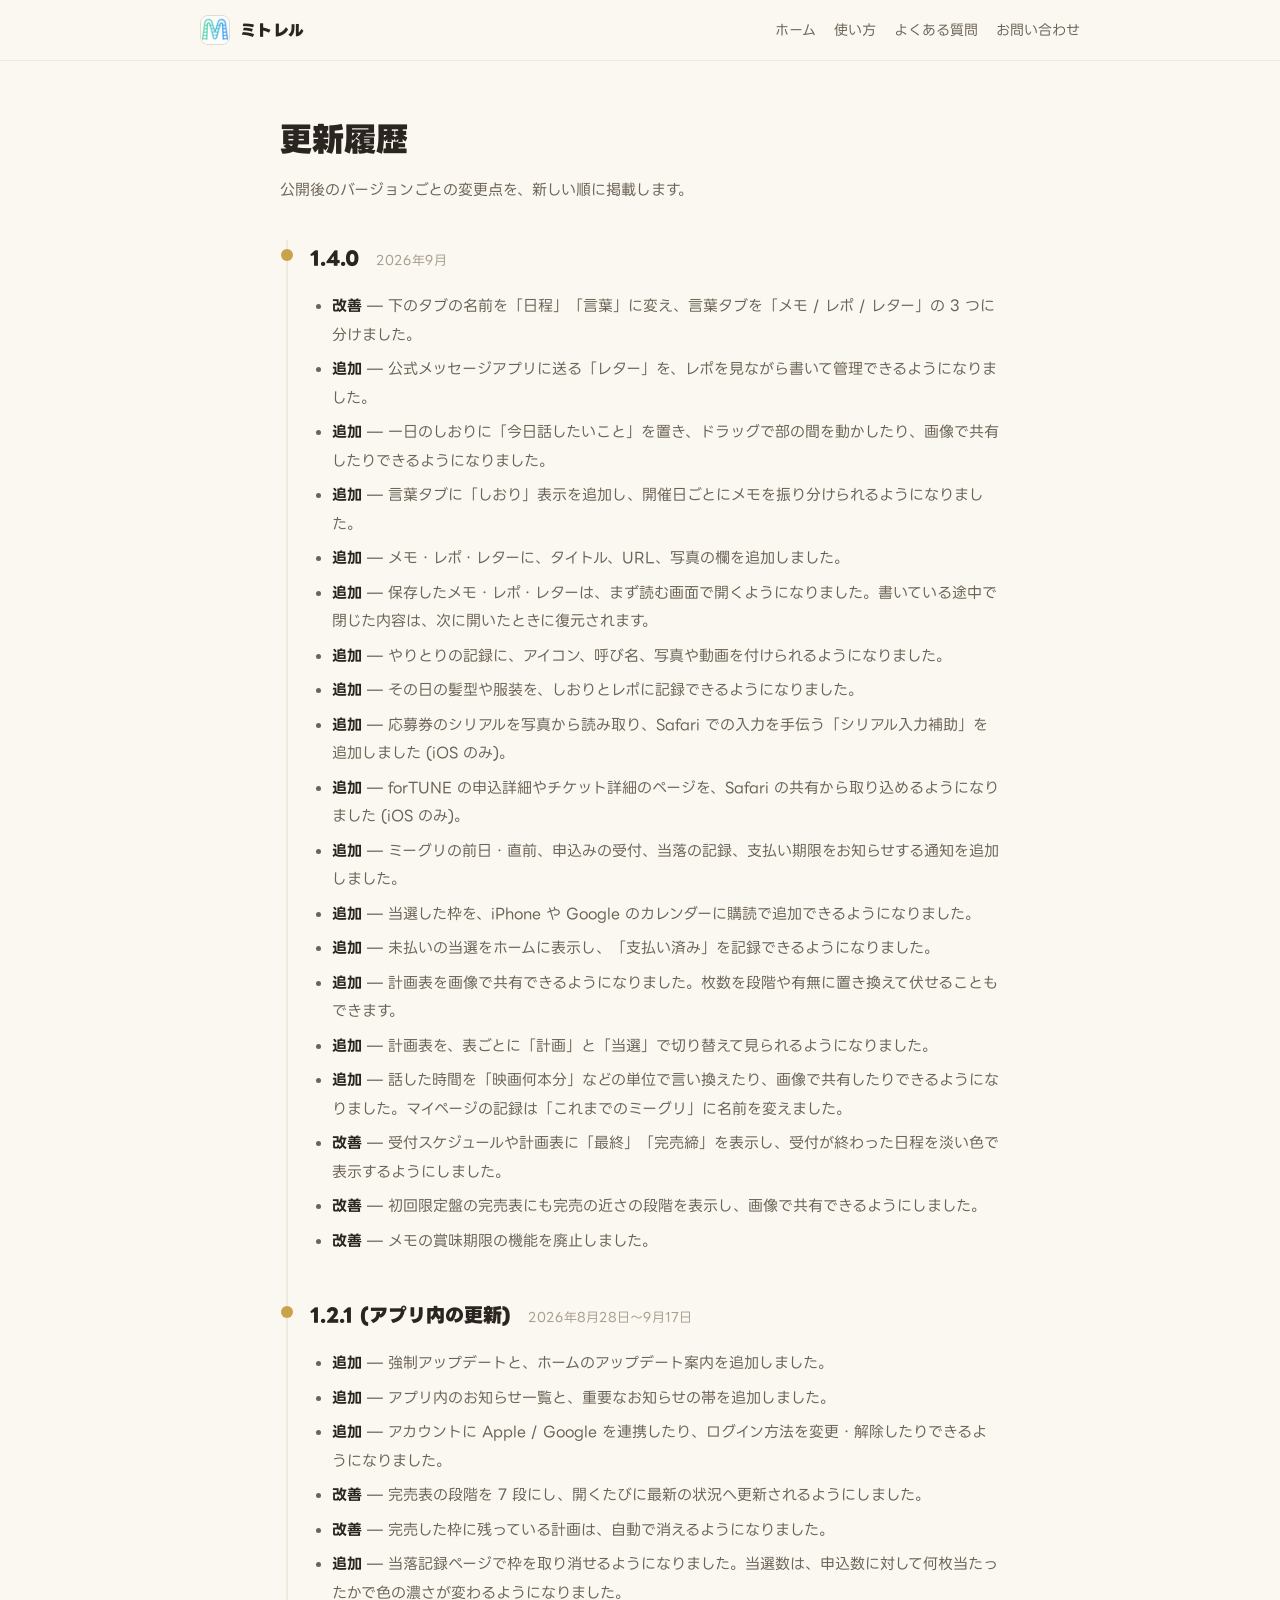
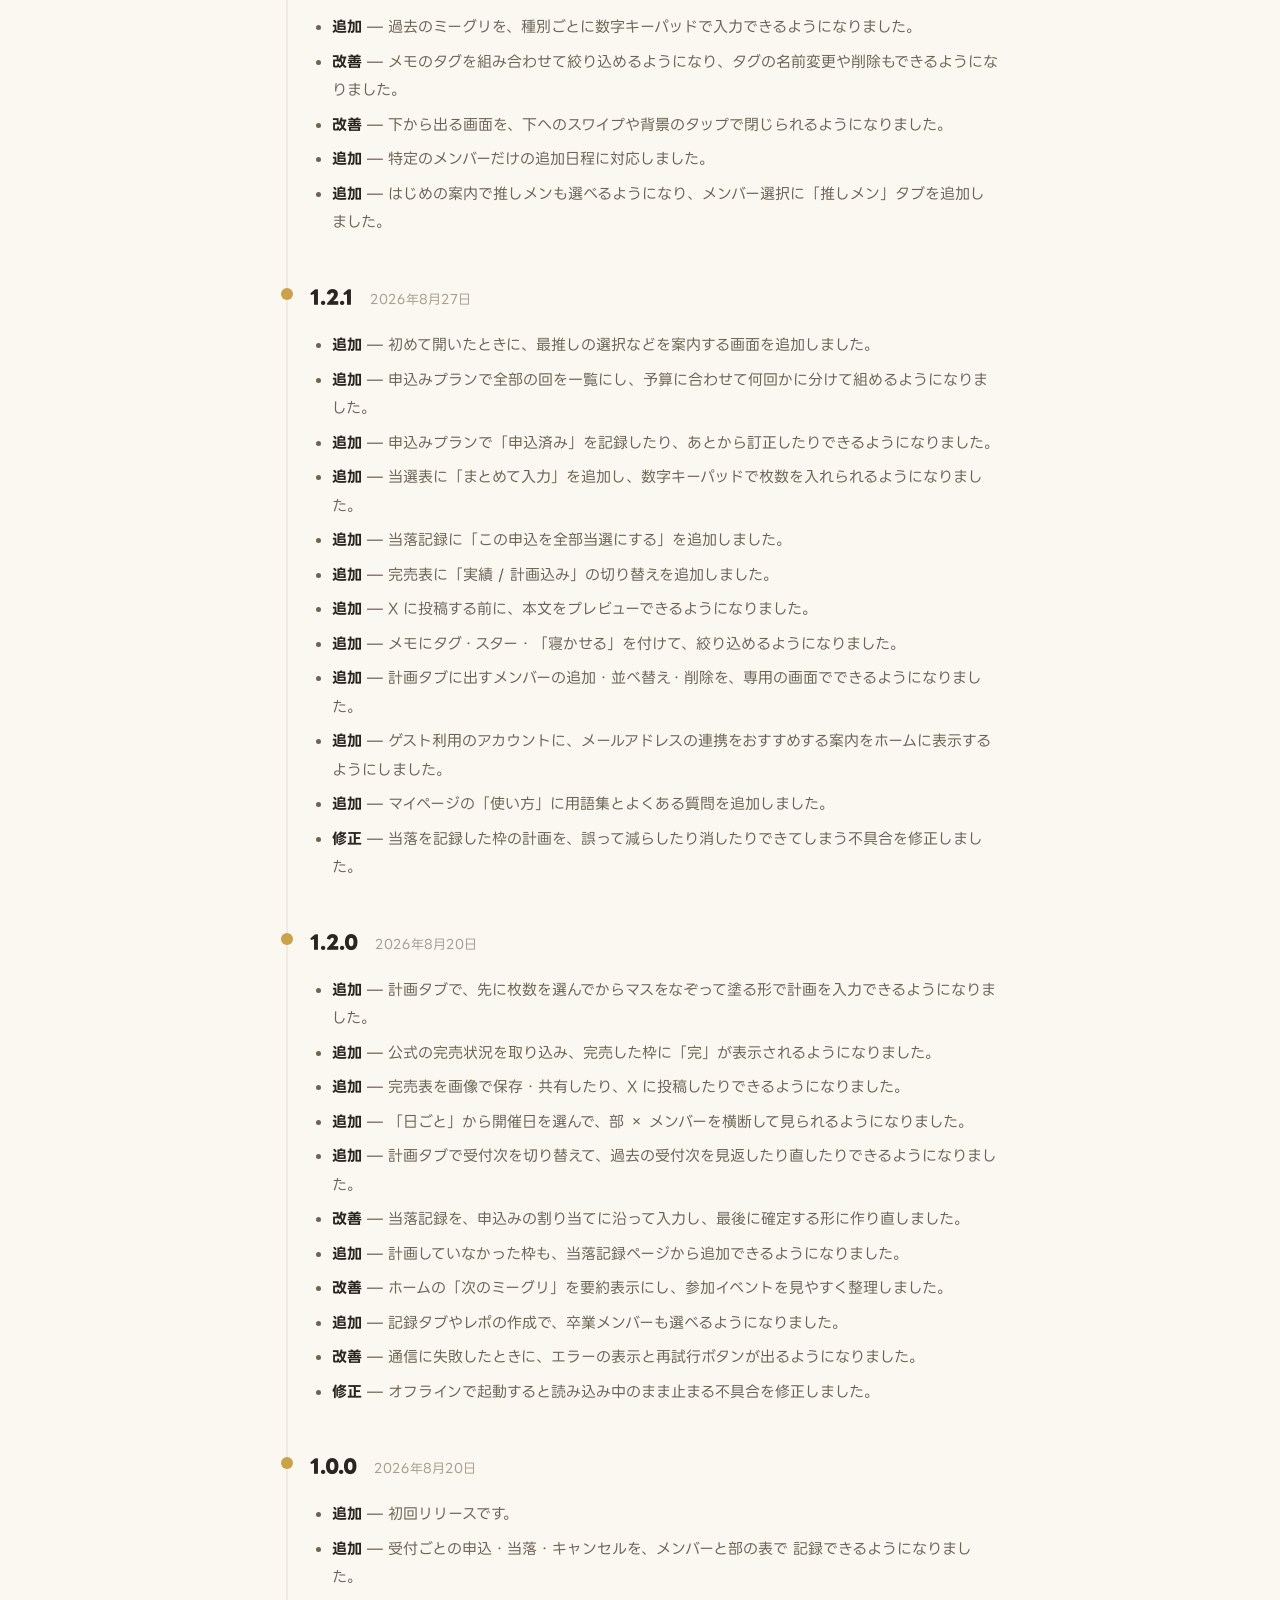
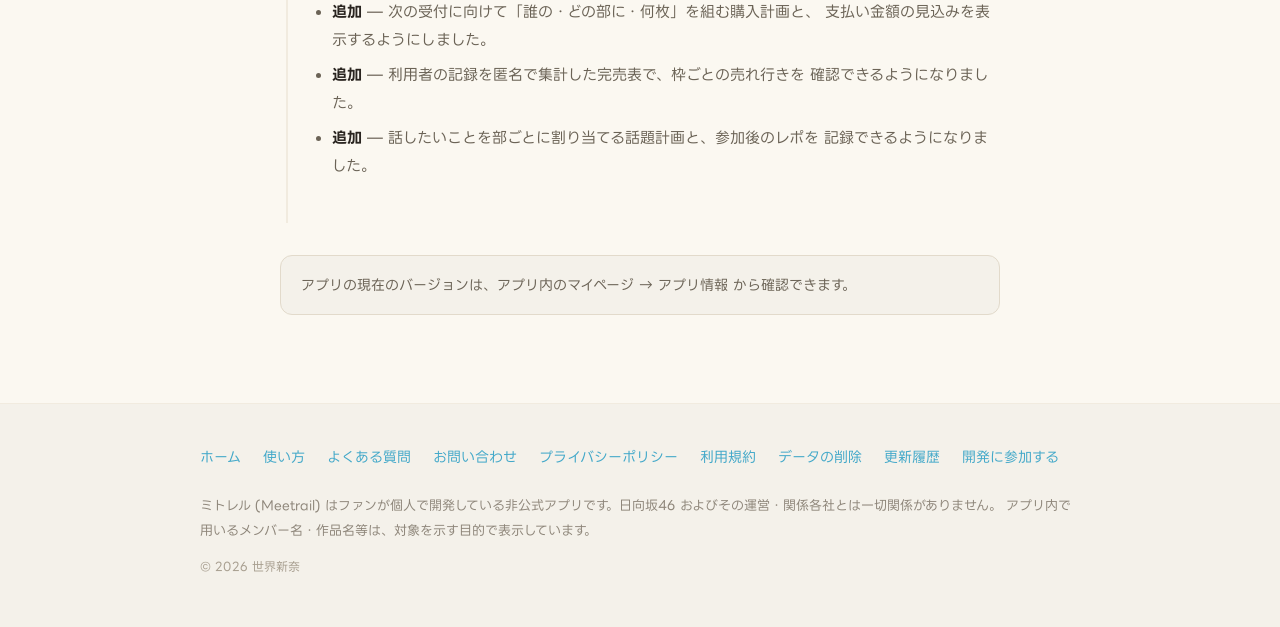
==== changelog.html @ 0fb55ed3 ":fish: 古い CSS がキャッシュに残ってもストアバッジが原寸で出ないようにする style.css に版を付けて全ページで読み直させ、バッジの img にも幅と高さを持たせる  Co-Auth" ====
<!doctype html>
<html lang="ja">
  <head>
    <meta charset="UTF-8" />
    <meta name="viewport" content="width=device-width, initial-scale=1.0" />
    <title>更新履歴｜ミトレル (Meetrail)</title>
    <meta name="description" content="ミトレル (Meetrail) のバージョンごとの更新履歴。" />
    <link rel="icon" href="assets/favicon.png" />
    <link rel="preconnect" href="https://fonts.googleapis.com" />
    <link rel="preconnect" href="https://fonts.gstatic.com" crossorigin />
    <link
      href="https://fonts.googleapis.com/css2?family=LINE+Seed+JP:wght@400;700;800&display=swap"
      rel="stylesheet"
    />
    <link rel="stylesheet" href="assets/style.css?v=2" />
  </head>
  <body>
    <header class="site-header">
      <div class="wrap site-header__inner">
        <a class="site-header__brand" href="index.html">
          <img src="assets/icon.png" alt="" />
          <span>ミトレル</span>
        </a>
        <nav class="site-nav">
          <a href="index.html">ホーム</a>
          <a href="guide.html">使い方</a>
          <a href="faq.html">よくある質問</a>
          <a href="support.html">お問い合わせ</a>
        </nav>
      </div>
    </header>

    <main class="doc">
      <div class="wrap wrap--narrow">
        <h1 class="doc__title">更新履歴</h1>
        <p class="doc__meta">公開後のバージョンごとの変更点を、新しい順に掲載します。</p>

        <!--
          ▼ リリースごとに、この <div class="release"> ブロックを一番上に足していく。
             日付は公開日 (App Store で配信が開始された日) を書く。
             書き方の目安:
               - 利用者から見て何が変わったかを書く (内部リファクタは書かない)
               - 「追加」「改善」「修正」のいずれかに分ける
               - 1 行 1 変更、体言止めにしない

          <div class="release">
            <h2 class="release__version" style="border: none; padding: 0; margin: 0">
              1.1.0 <span class="release__date">2026年X月X日</span>
            </h2>
            <ul>
              <li><strong>追加</strong> — ○○できるようになりました。</li>
              <li><strong>改善</strong> — ○○の表示を見やすくしました。</li>
              <li><strong>修正</strong> — ○○が正しく反映されない問題を直しました。</li>
            </ul>
          </div>
        -->

        <!-- 公開日が決まったら「2026年9月」を配信開始日に差し替える -->
        <div class="release">
          <h2 class="release__version" style="border: none; padding: 0; margin: 0">
            1.4.0 <span class="release__date">2026年9月</span>
          </h2>
          <ul>
            <li><strong>改善</strong> — 下のタブの名前を「日程」「言葉」に変え、言葉タブを「メモ / レポ / レター」の 3 つに分けました。</li>
            <li><strong>追加</strong> — 公式メッセージアプリに送る「レター」を、レポを見ながら書いて管理できるようになりました。</li>
            <li><strong>追加</strong> — 一日のしおりに「今日話したいこと」を置き、ドラッグで部の間を動かしたり、画像で共有したりできるようになりました。</li>
            <li><strong>追加</strong> — 言葉タブに「しおり」表示を追加し、開催日ごとにメモを振り分けられるようになりました。</li>
            <li><strong>追加</strong> — メモ・レポ・レターに、タイトル、URL、写真の欄を追加しました。</li>
            <li><strong>追加</strong> — 保存したメモ・レポ・レターは、まず読む画面で開くようになりました。書いている途中で閉じた内容は、次に開いたときに復元されます。</li>
            <li><strong>追加</strong> — やりとりの記録に、アイコン、呼び名、写真や動画を付けられるようになりました。</li>
            <li><strong>追加</strong> — その日の髪型や服装を、しおりとレポに記録できるようになりました。</li>
            <li><strong>追加</strong> — 応募券のシリアルを写真から読み取り、Safari での入力を手伝う「シリアル入力補助」を追加しました (iOS のみ)。</li>
            <li><strong>追加</strong> — forTUNE の申込詳細やチケット詳細のページを、Safari の共有から取り込めるようになりました (iOS のみ)。</li>
            <li><strong>追加</strong> — ミーグリの前日・直前、申込みの受付、当落の記録、支払い期限をお知らせする通知を追加しました。</li>
            <li><strong>追加</strong> — 当選した枠を、iPhone や Google のカレンダーに購読で追加できるようになりました。</li>
            <li><strong>追加</strong> — 未払いの当選をホームに表示し、「支払い済み」を記録できるようになりました。</li>
            <li><strong>追加</strong> — 計画表を画像で共有できるようになりました。枚数を段階や有無に置き換えて伏せることもできます。</li>
            <li><strong>追加</strong> — 計画表を、表ごとに「計画」と「当選」で切り替えて見られるようになりました。</li>
            <li><strong>追加</strong> — 話した時間を「映画何本分」などの単位で言い換えたり、画像で共有したりできるようになりました。マイページの記録は「これまでのミーグリ」に名前を変えました。</li>
            <li><strong>改善</strong> — 受付スケジュールや計画表に「最終」「完売締」を表示し、受付が終わった日程を淡い色で表示するようにしました。</li>
            <li><strong>改善</strong> — 初回限定盤の完売表にも完売の近さの段階を表示し、画像で共有できるようにしました。</li>
            <li><strong>改善</strong> — メモの賞味期限の機能を廃止しました。</li>
          </ul>
        </div>

        <!-- 1.2.1 のまま、アプリの再起動で届いた更新 (OTA)。1.4.0 にも含まれる -->
        <div class="release">
          <h2 class="release__version" style="border: none; padding: 0; margin: 0">
            1.2.1 (アプリ内の更新) <span class="release__date">2026年8月28日〜9月17日</span>
          </h2>
          <ul>
            <li><strong>追加</strong> — 強制アップデートと、ホームのアップデート案内を追加しました。</li>
            <li><strong>追加</strong> — アプリ内のお知らせ一覧と、重要なお知らせの帯を追加しました。</li>
            <li><strong>追加</strong> — アカウントに Apple / Google を連携したり、ログイン方法を変更・解除したりできるようになりました。</li>
            <li><strong>改善</strong> — 完売表の段階を 7 段にし、開くたびに最新の状況へ更新されるようにしました。</li>
            <li><strong>改善</strong> — 完売した枠に残っている計画は、自動で消えるようになりました。</li>
            <li><strong>追加</strong> — 当落記録ページで枠を取り消せるようになりました。当選数は、申込数に対して何枚当たったかで色の濃さが変わるようになりました。</li>
            <li><strong>追加</strong> — 過去のミーグリを、種別ごとに数字キーパッドで入力できるようになりました。</li>
            <li><strong>改善</strong> — メモのタグを組み合わせて絞り込めるようになり、タグの名前変更や削除もできるようになりました。</li>
            <li><strong>改善</strong> — 下から出る画面を、下へのスワイプや背景のタップで閉じられるようになりました。</li>
            <li><strong>追加</strong> — 特定のメンバーだけの追加日程に対応しました。</li>
            <li><strong>追加</strong> — はじめの案内で推しメンも選べるようになり、メンバー選択に「推しメン」タブを追加しました。</li>
          </ul>
        </div>

        <!-- 日付はリリースタグの日。App Store の配信開始日と違えば直す -->
        <div class="release">
          <h2 class="release__version" style="border: none; padding: 0; margin: 0">
            1.2.1 <span class="release__date">2026年8月27日</span>
          </h2>
          <ul>
            <li><strong>追加</strong> — 初めて開いたときに、最推しの選択などを案内する画面を追加しました。</li>
            <li><strong>追加</strong> — 申込みプランで全部の回を一覧にし、予算に合わせて何回かに分けて組めるようになりました。</li>
            <li><strong>追加</strong> — 申込みプランで「申込済み」を記録したり、あとから訂正したりできるようになりました。</li>
            <li><strong>追加</strong> — 当選表に「まとめて入力」を追加し、数字キーパッドで枚数を入れられるようになりました。</li>
            <li><strong>追加</strong> — 当落記録に「この申込を全部当選にする」を追加しました。</li>
            <li><strong>追加</strong> — 完売表に「実績 / 計画込み」の切り替えを追加しました。</li>
            <li><strong>追加</strong> — X に投稿する前に、本文をプレビューできるようになりました。</li>
            <li><strong>追加</strong> — メモにタグ・スター・「寝かせる」を付けて、絞り込めるようになりました。</li>
            <li><strong>追加</strong> — 計画タブに出すメンバーの追加・並べ替え・削除を、専用の画面でできるようになりました。</li>
            <li><strong>追加</strong> — ゲスト利用のアカウントに、メールアドレスの連携をおすすめする案内をホームに表示するようにしました。</li>
            <li><strong>追加</strong> — マイページの「使い方」に用語集とよくある質問を追加しました。</li>
            <li><strong>修正</strong> — 当落を記録した枠の計画を、誤って減らしたり消したりできてしまう不具合を修正しました。</li>
          </ul>
        </div>

        <!-- 日付はリリースタグの日。App Store の配信開始日と違えば直す -->
        <div class="release">
          <h2 class="release__version" style="border: none; padding: 0; margin: 0">
            1.2.0 <span class="release__date">2026年8月20日</span>
          </h2>
          <ul>
            <li><strong>追加</strong> — 計画タブで、先に枚数を選んでからマスをなぞって塗る形で計画を入力できるようになりました。</li>
            <li><strong>追加</strong> — 公式の完売状況を取り込み、完売した枠に「完」が表示されるようになりました。</li>
            <li><strong>追加</strong> — 完売表を画像で保存・共有したり、X に投稿したりできるようになりました。</li>
            <li><strong>追加</strong> — 「日ごと」から開催日を選んで、部 × メンバーを横断して見られるようになりました。</li>
            <li><strong>追加</strong> — 計画タブで受付次を切り替えて、過去の受付次を見返したり直したりできるようになりました。</li>
            <li><strong>改善</strong> — 当落記録を、申込みの割り当てに沿って入力し、最後に確定する形に作り直しました。</li>
            <li><strong>追加</strong> — 計画していなかった枠も、当落記録ページから追加できるようになりました。</li>
            <li><strong>改善</strong> — ホームの「次のミーグリ」を要約表示にし、参加イベントを見やすく整理しました。</li>
            <li><strong>追加</strong> — 記録タブやレポの作成で、卒業メンバーも選べるようになりました。</li>
            <li><strong>改善</strong> — 通信に失敗したときに、エラーの表示と再試行ボタンが出るようになりました。</li>
            <li><strong>修正</strong> — オフラインで起動すると読み込み中のまま止まる不具合を修正しました。</li>
          </ul>
        </div>

        <div class="release">
          <h2 class="release__version" style="border: none; padding: 0; margin: 0">
            1.0.0 <span class="release__date">2026年8月20日</span>
          </h2>
          <ul>
            <li><strong>追加</strong> — 初回リリースです。</li>
            <li>
              <strong>追加</strong> — 受付ごとの申込・当落・キャンセルを、メンバーと部の表で
              記録できるようになりました。
            </li>
            <li>
              <strong>追加</strong> — 次の受付に向けて「誰の・どの部に・何枚」を組む購入計画と、
              支払い金額の見込みを表示するようにしました。
            </li>
            <li>
              <strong>追加</strong> — 利用者の記録を匿名で集計した完売表で、枠ごとの売れ行きを
              確認できるようになりました。
            </li>
            <li>
              <strong>追加</strong> — 話したいことを部ごとに割り当てる話題計画と、参加後のレポを
              記録できるようになりました。
            </li>
          </ul>
        </div>

        <div class="note" style="margin-top: 32px">
          アプリの現在のバージョンは、アプリ内のマイページ → アプリ情報 から確認できます。
        </div>
      </div>
    </main>

    <footer class="site-footer">
      <div class="wrap">
        <nav class="site-footer__nav">
          <a href="index.html">ホーム</a>
          <a href="guide.html">使い方</a>
          <a href="faq.html">よくある質問</a>
          <a href="support.html">お問い合わせ</a>
          <a href="privacy.html">プライバシーポリシー</a>
          <a href="terms.html">利用規約</a>
          <a href="delete-account.html">データの削除</a>
          <a href="changelog.html">更新履歴</a>
          <a href="https://github.com/sekai-nina/meetrail">開発に参加する</a>
        </nav>
        <p class="site-footer__disclaimer">
          ミトレル (Meetrail) はファンが個人で開発している非公式アプリです。日向坂46
          およびその運営・関係各社とは一切関係がありません。
          アプリ内で用いるメンバー名・作品名等は、対象を示す目的で表示しています。
        </p>
        <p class="site-footer__copy">© 2026 世界新奈</p>
      </div>
    </footer>
  </body>
</html>
---- assets/style.css ----
/* =========================================================================
   ミトレル (Meetrail) サイト共通スタイル

   色トークンはアプリの「確定トーン」パレットをそのまま移植している。
   出典: meet-greet-app の tailwind.config.js / lib/theme-colors.ts
   → 色を変えるときは アプリ側と 2 箇所同時に直すこと (ブランドの二重管理)。
   ========================================================================= */

:root {
  /* 面 / Surfaces (暖色) */
  --bg: #fbf8f1; /* 紙 paper */
  --surface: #f4f1ea; /* 沈み面 */
  --card: #ffffff; /* 浮かせる面 */
  --chip: #efe9dc; /* チップ地 */

  /* 文字 / Ink (茶系グレー) */
  --ink: #2a2520;
  --ink-muted: #6b6356;
  --ink-tertiary: #8e867a;
  --ink-faint: #a89f90;

  /* ブランド */
  --primary: #5bbee5; /* 空色 */
  --primary-hover: #3fa8d1;
  --primary-soft: #d9eff8;
  --gold: #c9a24b; /* 計画金 */
  --gold-soft: #f3e9cf;
  --accent: #ffe100; /* ペンライト黄 */
  --link: #42a8c9;

  /* セマンティック */
  --success: #2eaa5c;
  --warning: #c97a2e;
  --warning-soft: #fbefe0;

  /* 罫線 */
  --border: #e2dacb;
  --border-strong: #d6cbb3;
  --divider: #f1ebdf;

  /* レイアウト */
  --wrap: 880px;
  --radius-sm: 8px;
  --radius-md: 12px;
  --radius-lg: 16px;
  --radius-xl: 24px;
}

*,
*::before,
*::after {
  box-sizing: border-box;
}

html {
  scroll-behavior: smooth;
}

body {
  margin: 0;
  background: var(--bg);
  color: var(--ink);
  font-family: 'LINE Seed JP', -apple-system, BlinkMacSystemFont, 'Hiragino Sans', 'Noto Sans JP',
    sans-serif;
  font-weight: 400;
  line-height: 1.9;
  font-size: 16px;
  -webkit-font-smoothing: antialiased;
  text-size-adjust: 100%;
}

img {
  display: block;
  max-width: 100%;
}

a {
  color: var(--link);
  text-decoration: none;
}

a:hover {
  text-decoration: underline;
}

.wrap {
  width: min(var(--wrap), calc(100% - 40px));
  margin-inline: auto;
}

.wrap--narrow {
  width: min(720px, calc(100% - 40px));
}

/* ---------------- ヘッダー ---------------- */

.site-header {
  position: sticky;
  top: 0;
  z-index: 10;
  background: rgba(251, 248, 241, 0.92);
  backdrop-filter: blur(8px);
  border-bottom: 1px solid var(--divider);
}

.site-header__inner {
  display: flex;
  align-items: center;
  gap: 16px;
  min-height: 60px;
  flex-wrap: wrap;
}

.site-header__brand {
  display: flex;
  align-items: center;
  gap: 10px;
  color: var(--ink);
  font-weight: 800;
  letter-spacing: 0.02em;
}

.site-header__brand:hover {
  text-decoration: none;
}

.site-header__brand img {
  width: 30px;
  height: 30px;
  border-radius: 8px;
  border: 1px solid var(--border);
}

.site-nav {
  display: flex;
  gap: 18px;
  margin-left: auto;
  flex-wrap: wrap;
  font-size: 14px;
}

.site-nav a {
  color: var(--ink-muted);
}

.site-nav a:hover,
.site-nav a[aria-current='page'] {
  color: var(--ink);
  text-decoration: none;
}

.site-nav a[aria-current='page'] {
  font-weight: 700;
  border-bottom: 2px solid var(--gold);
}

/* ---------------- ヒーロー ---------------- */

.hero {
  padding: 72px 0 56px;
  text-align: center;
}

.hero__icon {
  width: 92px;
  height: 92px;
  margin: 0 auto 22px;
  border-radius: 22px;
  border: 1px solid var(--border);
  box-shadow: 0 6px 20px rgba(42, 37, 32, 0.08);
}

.hero__title {
  margin: 0 0 6px;
  font-size: clamp(30px, 6vw, 42px);
  font-weight: 800;
  letter-spacing: 0.04em;
  line-height: 1.35;
}

.hero__tagline {
  margin: 0 auto 18px;
  max-width: 20em;
  font-size: clamp(17px, 3.4vw, 21px);
  font-weight: 700;
  color: var(--gold);
  line-height: 1.7;
}

.hero__lead {
  margin: 0 auto;
  max-width: 30em;
  color: var(--ink-muted);
  font-size: 15px;
}

.hero__actions {
  display: flex;
  gap: 12px;
  justify-content: center;
  flex-wrap: wrap;
  margin-top: 30px;
}

/* ---------------- ボタン ---------------- */

.btn {
  display: inline-flex;
  align-items: center;
  justify-content: center;
  min-height: 48px;
  padding: 0 26px;
  border-radius: 999px;
  font-size: 15px;
  font-weight: 700;
  border: 1px solid transparent;
  cursor: pointer;
}

.btn:hover {
  text-decoration: none;
}

.btn--primary {
  background: var(--primary);
  color: #fff;
}

.btn--primary:hover {
  background: var(--primary-hover);
}

.btn--outline {
  background: transparent;
  border-color: var(--primary);
  color: var(--primary-hover);
}

.btn--outline:hover {
  background: var(--primary-soft);
}

/* 未リリース用の非活性 CTA。
   ストア公開時は <span class="btn btn--disabled"> を
   <a class="btn btn--primary" href="ストアURL"> に差し替える。 */
.btn--disabled {
  background: var(--surface);
  color: var(--ink-faint);
  border-color: var(--border);
  cursor: default;
}

/* ---------------- バッジ ---------------- */

.badge {
  display: inline-block;
  padding: 4px 12px;
  border-radius: 999px;
  font-size: 12px;
  font-weight: 700;
  line-height: 1.7;
}

.badge--unofficial {
  background: var(--warning-soft);
  color: var(--warning);
}

.badge--soon {
  background: var(--gold-soft);
  color: var(--gold);
}

/* ---------------- セクション ---------------- */

.section {
  padding: 56px 0;
  border-top: 1px solid var(--divider);
}

.section__title {
  margin: 0 0 8px;
  font-size: clamp(20px, 4vw, 26px);
  font-weight: 800;
  letter-spacing: 0.02em;
}

.section__lead {
  margin: 0 0 32px;
  color: var(--ink-muted);
  font-size: 15px;
}

/* ---------------- ユースケース (「〇〇したいとき」) ---------------- */

.usecases {
  display: grid;
  gap: 18px;
  grid-template-columns: repeat(auto-fit, minmax(300px, 1fr));
}

.usecase {
  background: var(--card);
  border: 1px solid var(--border);
  border-radius: var(--radius-lg);
  padding: 22px 24px;
  box-shadow: 0 2px 8px rgba(42, 37, 32, 0.04);
}

.usecase__when {
  margin: 0 0 10px;
  font-size: 16px;
  font-weight: 800;
  line-height: 1.6;
  color: var(--ink);
}

.usecase__when::before {
  content: '';
  display: block;
  width: 34px;
  height: 3px;
  border-radius: 2px;
  background: var(--gold);
  margin-bottom: 12px;
}

.usecase__body {
  margin: 0;
  font-size: 14px;
  color: var(--ink-muted);
}

.usecase__feature {
  display: inline-block;
  margin-top: 14px;
  padding: 3px 10px;
  border-radius: var(--radius-sm);
  background: var(--chip);
  color: var(--ink-tertiary);
  font-size: 12px;
  font-weight: 700;
}

/* ---------------- スクリーンショット枠 ---------------- */

.shots {
  display: grid;
  gap: 20px;
  /* 6 枠を 3 列 x 2 段に並べる。wrap 幅 880px で 4 列にならない最小幅
     (4 列には 220 x 4 + 20 x 3 = 940px 要る)。スマホ幅 (343px) では 2 列 x 3 段 */
  grid-template-columns: repeat(auto-fit, minmax(150px, 220px));
  justify-content: center;
}

.shot {
  /* <figure> の既定の左右 40px を消す (残すと枠が列幅の半分ほどに縮む) */
  margin: 0;
  text-align: center;
}

/* 実画像を入れるときは <div class="shot__frame"> の中身を
   <img src="assets/shots/xxx.png" alt="..."> に差し替える。
   枠 (aspect-ratio 9/19.5) は iPhone の縦横比に合わせてある。 */
.shot__frame {
  aspect-ratio: 9 / 19.5;
  border: 1px solid var(--border-strong);
  border-radius: var(--radius-xl);
  background: var(--surface);
  display: flex;
  align-items: center;
  justify-content: center;
  color: var(--ink-faint);
  font-size: 12px;
  overflow: hidden;
}

.shot__frame img {
  width: 100%;
  height: 100%;
  object-fit: cover;
}

.shot__caption {
  margin: 12px 0 0;
  font-size: 13px;
  color: var(--ink-muted);
}

/* ---------------- 汎用カード / リスト ---------------- */

.card {
  background: var(--card);
  border: 1px solid var(--border);
  border-radius: var(--radius-lg);
  padding: 22px 24px;
}

.card + .card {
  margin-top: 16px;
}

.note {
  background: var(--surface);
  border: 1px solid var(--border);
  border-radius: var(--radius-md);
  padding: 16px 20px;
  font-size: 14px;
  color: var(--ink-muted);
}

.note--warning {
  background: var(--warning-soft);
  border-color: #eddcc4;
  color: #8a5a24;
}

.feature-list {
  display: grid;
  gap: 14px;
  /* 4 項目を 2 × 2 に収める (3 + 1 の欠けた行を作らない) */
  grid-template-columns: repeat(auto-fit, minmax(340px, 1fr));
  list-style: none;
  padding: 0;
  margin: 0;
}

.feature-list li {
  background: var(--card);
  border: 1px solid var(--border);
  border-radius: var(--radius-md);
  padding: 16px 18px;
  font-size: 14px;
  color: var(--ink-muted);
}

.feature-list strong {
  display: block;
  color: var(--ink);
  font-size: 15px;
  margin-bottom: 4px;
}

/* ---------------- 手順ステップ (使い方) ---------------- */

.steps {
  list-style: none;
  counter-reset: step;
  padding: 0;
  margin: 0;
}

.steps > li {
  counter-increment: step;
  position: relative;
  padding: 0 0 28px 56px;
  border-left: 2px solid var(--divider);
  margin-left: 17px;
}

.steps > li:last-child {
  border-left-color: transparent;
  padding-bottom: 0;
}

.steps > li::before {
  content: counter(step);
  position: absolute;
  left: -18px;
  top: 0;
  width: 34px;
  height: 34px;
  border-radius: 50%;
  background: var(--gold);
  color: #fff;
  font-weight: 800;
  font-size: 15px;
  display: flex;
  align-items: center;
  justify-content: center;
}

.steps h3 {
  margin: 4px 0 8px;
  font-size: 17px;
  font-weight: 800;
}

.steps p {
  margin: 0;
  font-size: 14px;
  color: var(--ink-muted);
}

/* ---------------- 法務・文書ページ ---------------- */

.doc {
  padding: 48px 0 64px;
}

.doc__title {
  margin: 0 0 6px;
  font-size: clamp(24px, 5vw, 32px);
  font-weight: 800;
}

.doc__meta {
  margin: 0 0 36px;
  font-size: 13px;
  color: var(--ink-faint);
}

.doc h2 {
  margin: 40px 0 12px;
  padding-bottom: 8px;
  border-bottom: 1px solid var(--divider);
  font-size: 19px;
  font-weight: 800;
}

.doc h3 {
  margin: 24px 0 8px;
  font-size: 16px;
  font-weight: 700;
}

.doc p,
.doc li {
  font-size: 15px;
  color: var(--ink-muted);
}

.doc ul,
.doc ol {
  padding-left: 1.4em;
}

.doc li {
  margin-bottom: 6px;
}

.doc strong {
  color: var(--ink);
}

.doc table {
  width: 100%;
  border-collapse: collapse;
  margin: 16px 0;
  font-size: 14px;
}

.doc th,
.doc td {
  border: 1px solid var(--border);
  padding: 10px 12px;
  text-align: left;
  vertical-align: top;
  color: var(--ink-muted);
}

.doc th {
  background: var(--surface);
  color: var(--ink);
  font-weight: 700;
  white-space: nowrap;
}

/* 見出し列 (ログイン方法 / サービス名) を折り返さない。
   はみ出す場合は親の .table-scroll が横スクロールを受け持つ。 */
.doc td:first-child {
  white-space: nowrap;
}

.table-scroll {
  overflow-x: auto;
}

/* ---------------- FAQ ---------------- */

.faq-item {
  border: 1px solid var(--border);
  border-radius: var(--radius-md);
  background: var(--card);
  padding: 18px 22px;
  margin-bottom: 12px;
}

.faq-item h3 {
  margin: 0 0 8px;
  font-size: 16px;
  font-weight: 800;
  color: var(--ink);
}

.faq-item p {
  margin: 0;
  font-size: 14px;
  color: var(--ink-muted);
}

.faq-item p + p {
  margin-top: 8px;
}

/* ---------------- 更新履歴 ---------------- */

.release {
  border-left: 2px solid var(--divider);
  padding: 0 0 26px 22px;
  margin-left: 6px;
  position: relative;
}

.release::before {
  content: '';
  position: absolute;
  left: -7px;
  top: 9px;
  width: 12px;
  height: 12px;
  border-radius: 50%;
  background: var(--gold);
}

.release:last-child {
  border-left-color: transparent;
}

.release__version {
  margin: 0;
  font-size: 17px;
  font-weight: 800;
}

.release__date {
  font-size: 13px;
  color: var(--ink-faint);
  font-weight: 400;
  margin-left: 10px;
}

/* ---------------- フッター ---------------- */

.site-footer {
  border-top: 1px solid var(--divider);
  background: var(--surface);
  padding: 40px 0 48px;
  margin-top: 24px;
}

.site-footer__nav {
  display: flex;
  flex-wrap: wrap;
  gap: 8px 22px;
  font-size: 14px;
  margin-bottom: 22px;
}

.site-footer__disclaimer {
  font-size: 13px;
  color: var(--ink-tertiary);
  line-height: 1.9;
  margin: 0 0 14px;
}

.site-footer__copy {
  font-size: 12px;
  color: var(--ink-faint);
  margin: 0;
}

@media (max-width: 600px) {
  .hero {
    padding: 48px 0 40px;
  }

  .section {
    padding: 44px 0;
  }

  .steps > li {
    padding-left: 44px;
  }
}

/* ---------------- ストアバッジ (App Store / Google Play) ---------------- */

/* 公式バッジは画像そのものがボタンなので、枠や背景を足さない。高さだけ揃える */
.store-badges {
  display: flex;
  gap: 12px;
  justify-content: center;
  align-items: center;
  flex-wrap: wrap;
  margin-top: 30px;
}

.store-badges + .hero__actions {
  margin-top: 16px;
}

.store-badge {
  display: inline-block;
  line-height: 0;
}

.store-badge img {
  display: block;
  height: 48px;
  width: auto;
}
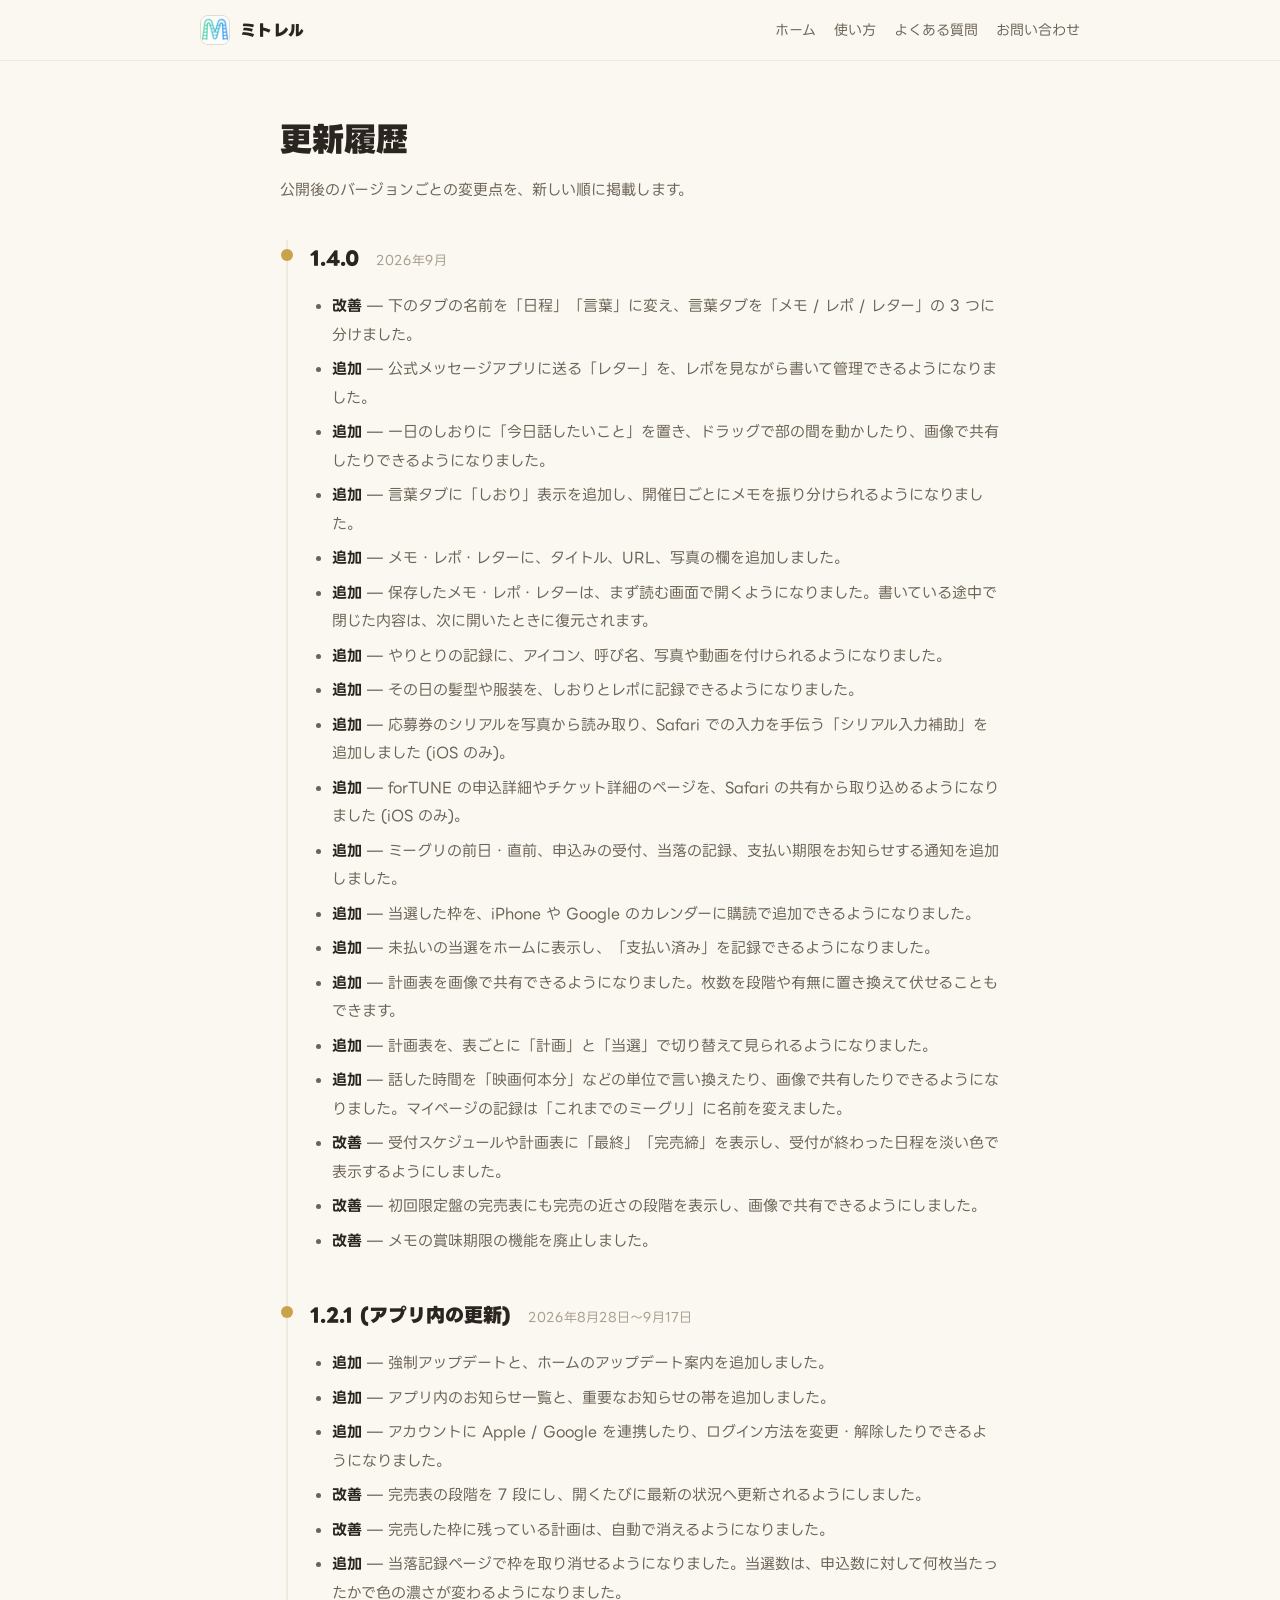
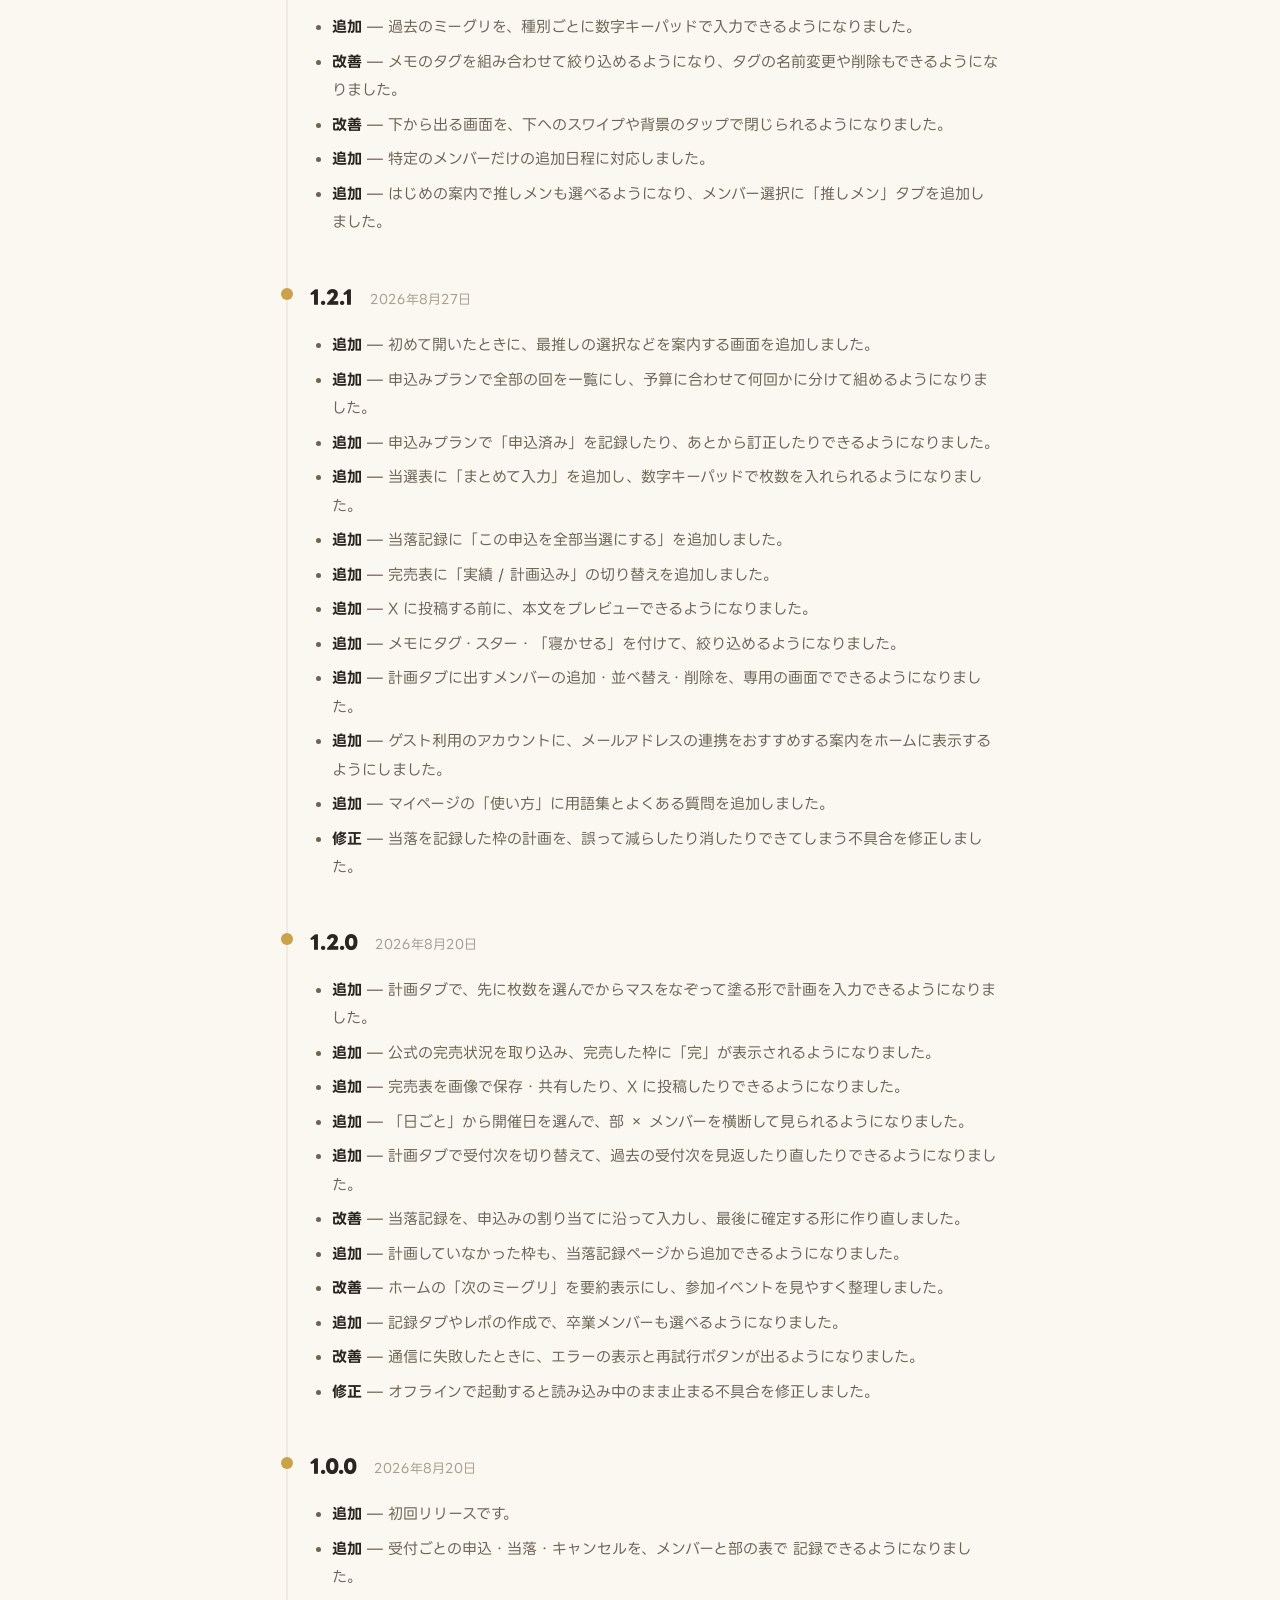
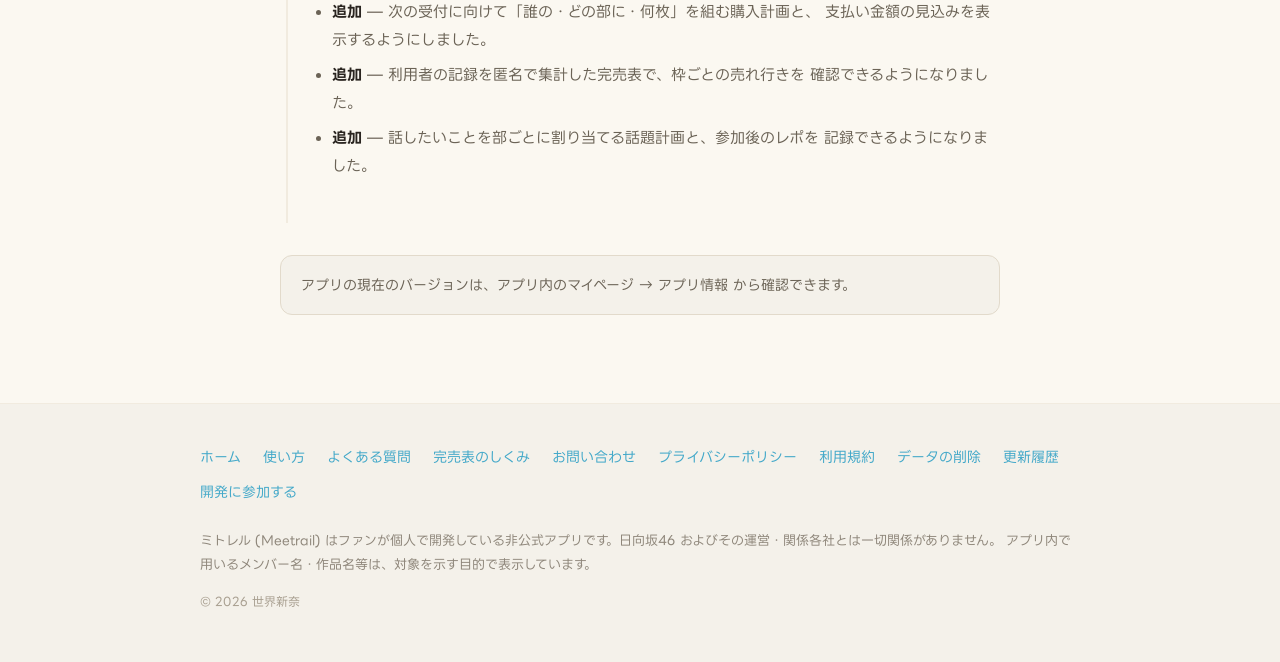
==== commit 6a5a4da9: ":dog2: 完売表のしくみのページを追加する Why: 完売表がどう作られているか、なぜ充足率を出さないのか、完売を早めるのかを、シミュレーションの結果とあわせて外向けに説明するため。全ページのフッ" ====
--- a/changelog.html
+++ b/changelog.html
@@ -12,7 +12,7 @@
       href="https://fonts.googleapis.com/css2?family=LINE+Seed+JP:wght@400;700;800&display=swap"
       rel="stylesheet"
     />
-    <link rel="stylesheet" href="assets/style.css?v=2" />
+    <link rel="stylesheet" href="assets/style.css?v=3" />
   </head>
   <body>
     <header class="site-header">
@@ -181,6 +181,7 @@
           <a href="index.html">ホーム</a>
           <a href="guide.html">使い方</a>
           <a href="faq.html">よくある質問</a>
+          <a href="sellout-table.html">完売表のしくみ</a>
           <a href="support.html">お問い合わせ</a>
           <a href="privacy.html">プライバシーポリシー</a>
           <a href="terms.html">利用規約</a>
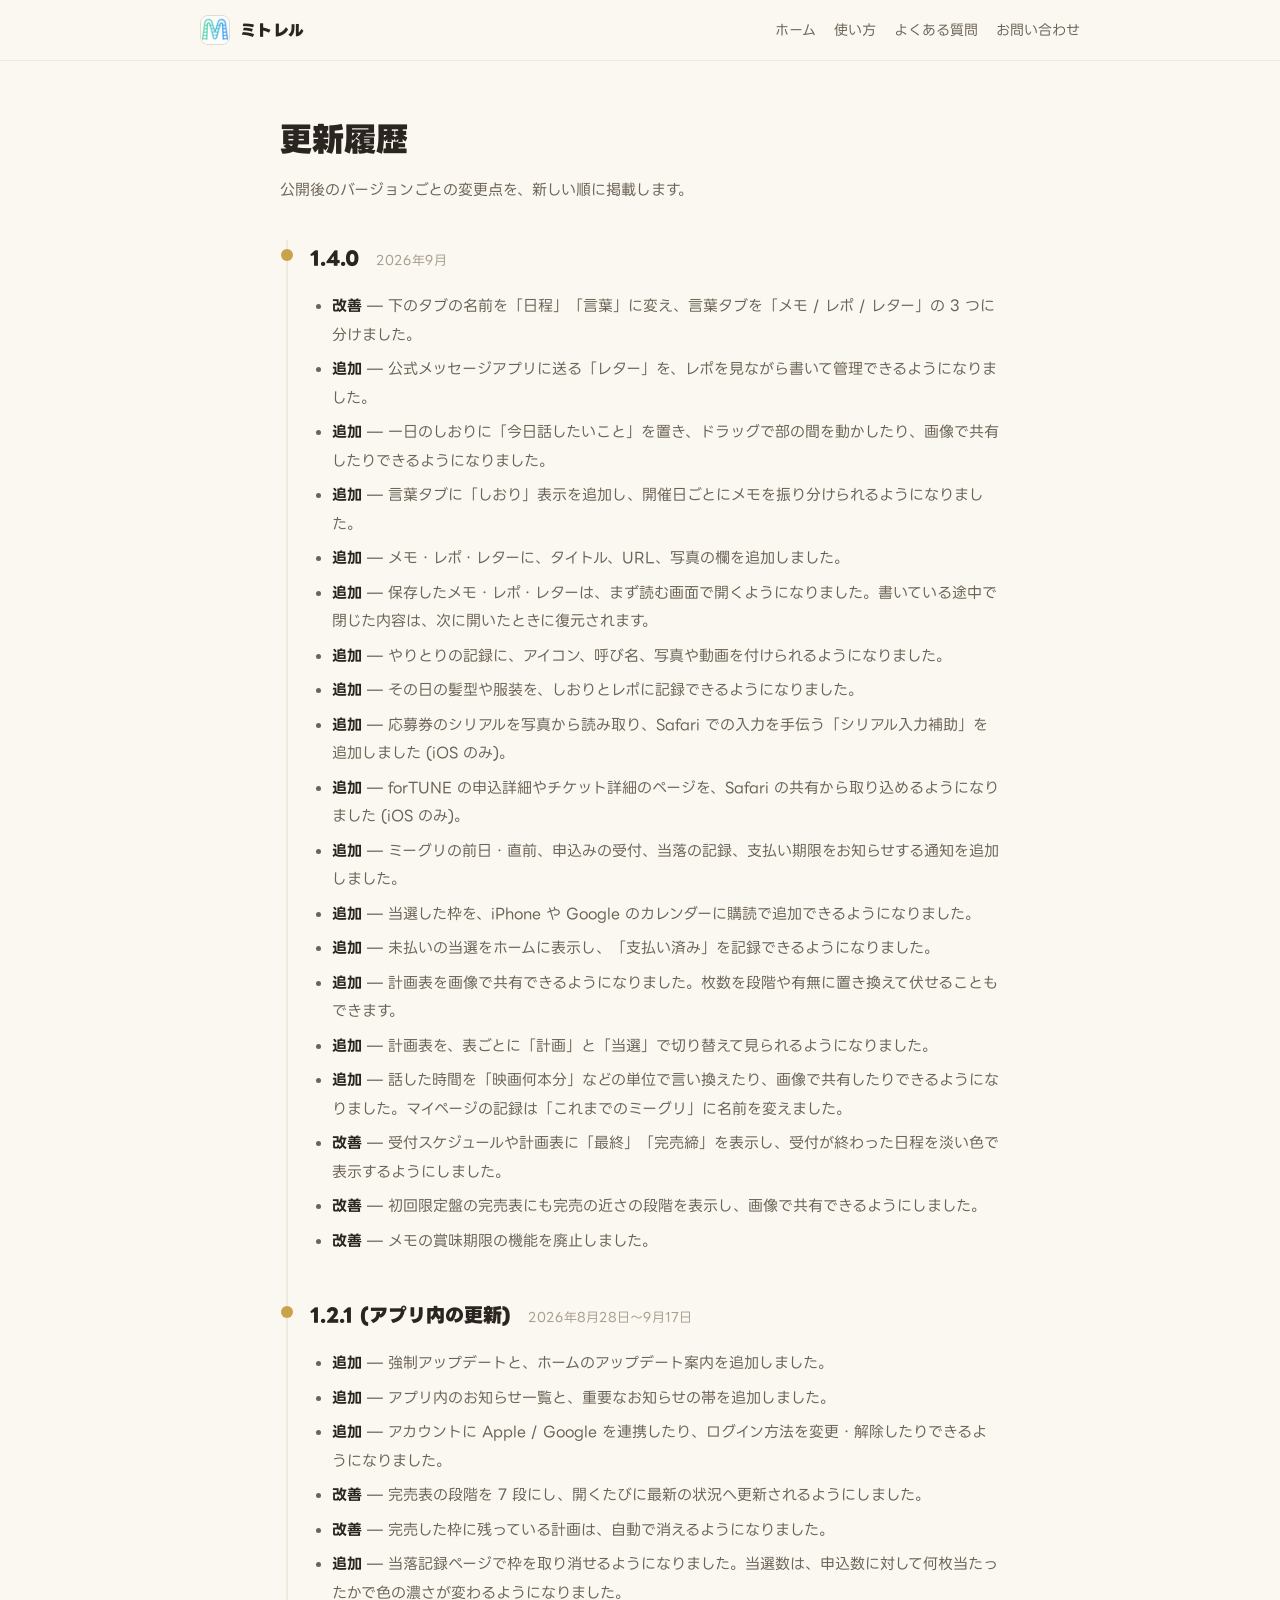
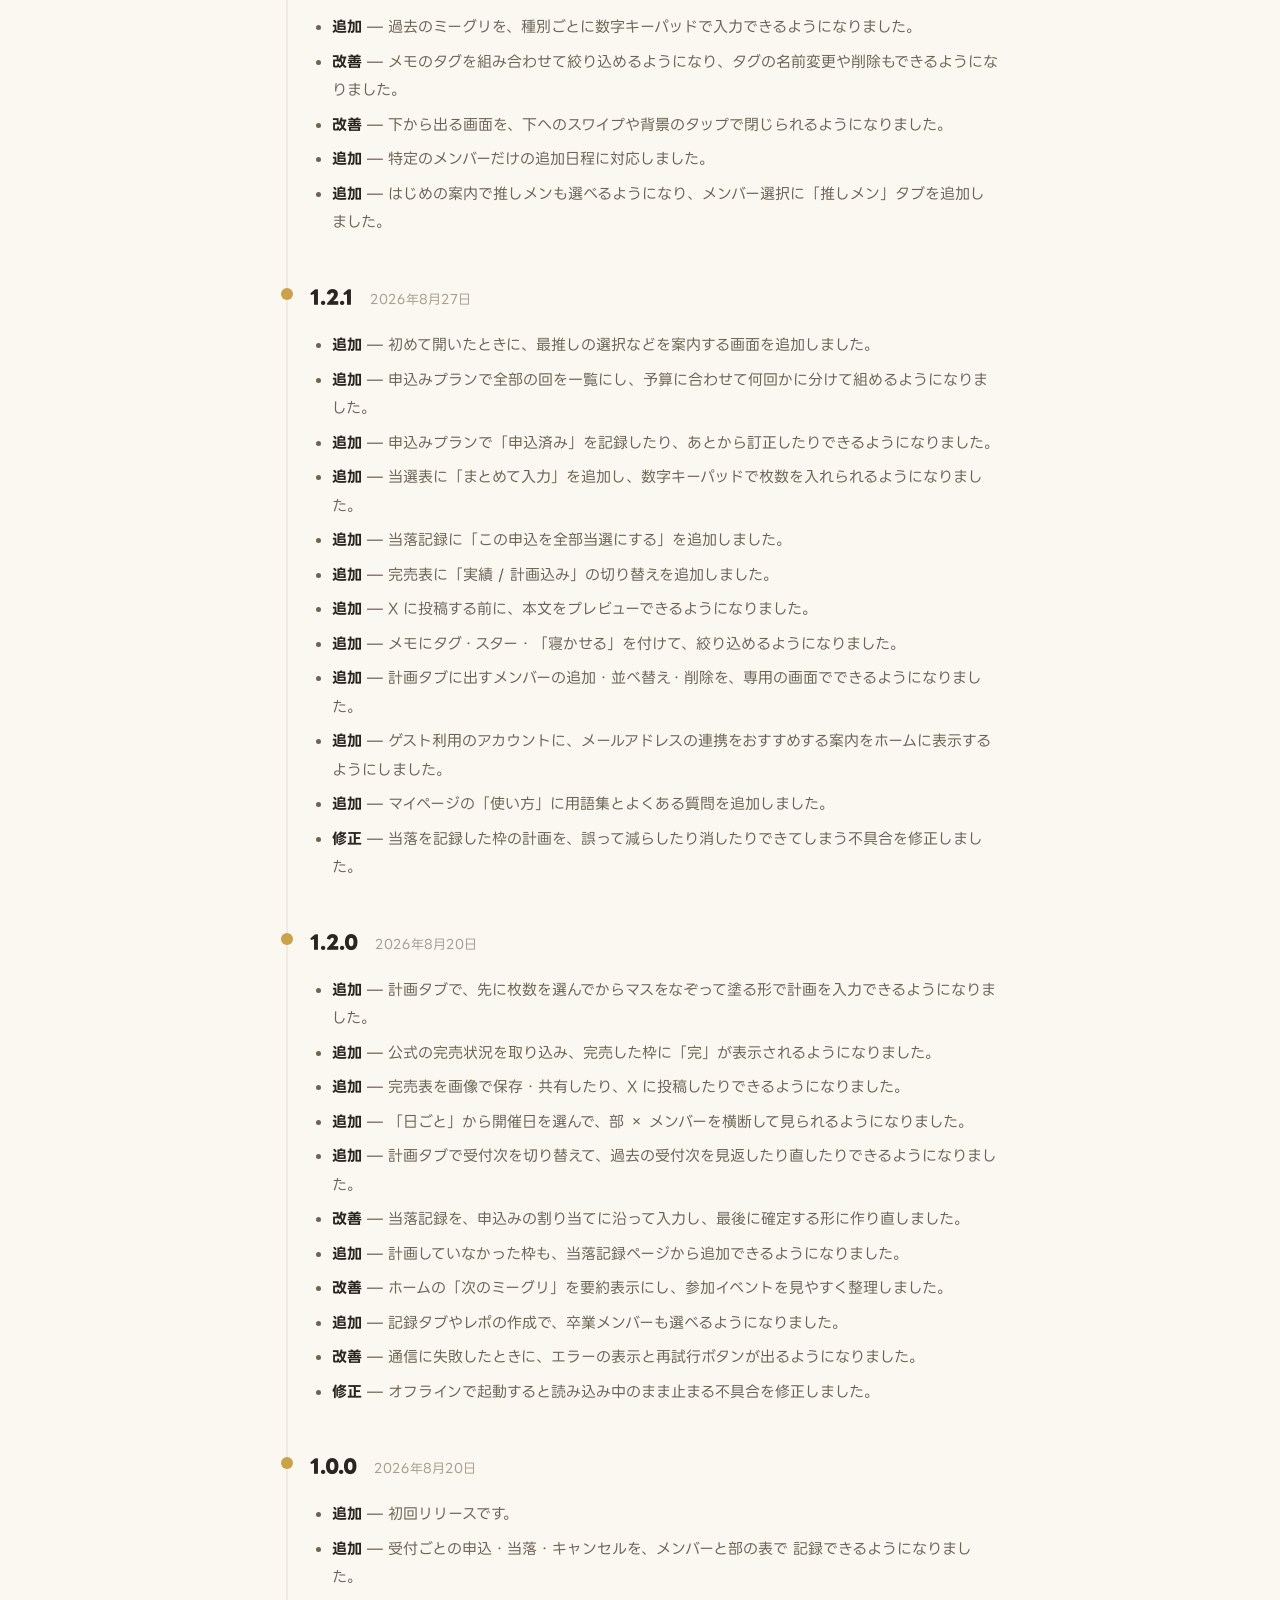
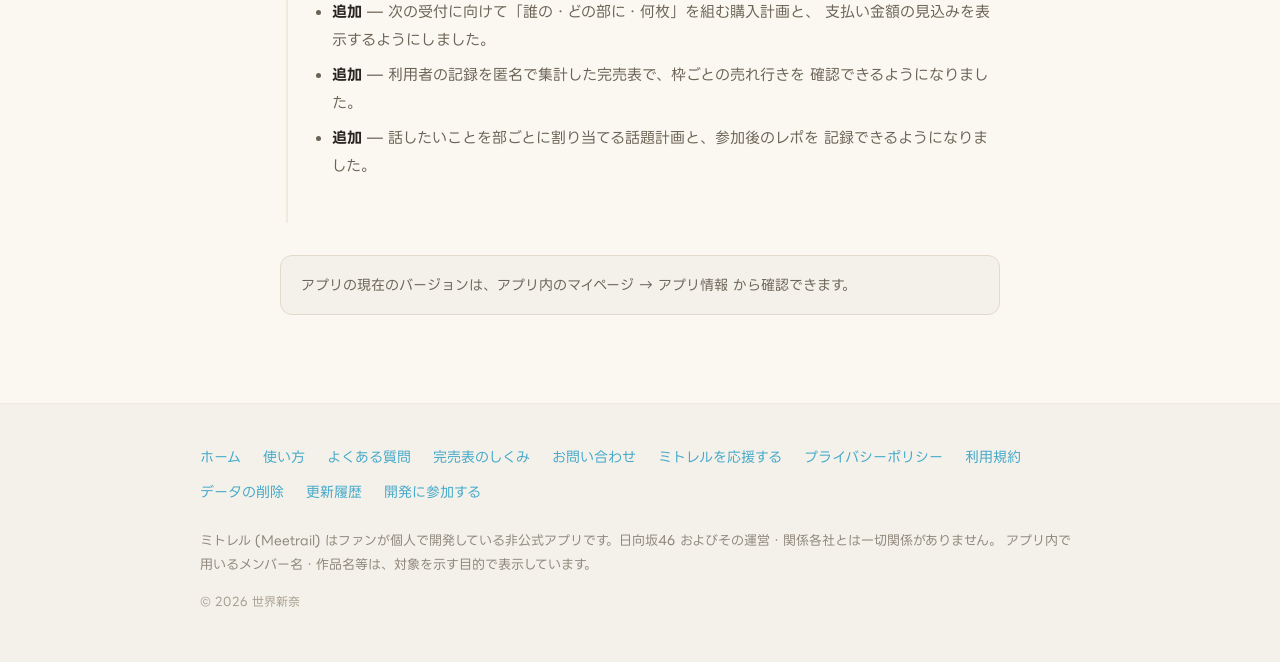
==== commit 4faa5f53: ":dog2: 応援ページを追加し、Stripe の決済リンクと収支の表示を置く Issue sekai-nina/meet-greet-app#2159。全機能無料のまま、任意の応援金を Stripe" ====
--- a/changelog.html
+++ b/changelog.html
@@ -12,7 +12,7 @@
       href="https://fonts.googleapis.com/css2?family=LINE+Seed+JP:wght@400;700;800&display=swap"
       rel="stylesheet"
     />
-    <link rel="stylesheet" href="assets/style.css?v=3" />
+    <link rel="stylesheet" href="assets/style.css?v=5" />
   </head>
   <body>
     <header class="site-header">
@@ -183,6 +183,7 @@
           <a href="faq.html">よくある質問</a>
           <a href="sellout-table.html">完売表のしくみ</a>
           <a href="support.html">お問い合わせ</a>
+          <a href="support-finances.html">ミトレルを応援する</a>
           <a href="privacy.html">プライバシーポリシー</a>
           <a href="terms.html">利用規約</a>
           <a href="delete-account.html">データの削除</a>
--- a/assets/style.css
+++ b/assets/style.css
@@ -710,3 +710,183 @@
   height: 48px;
   width: auto;
 }
+
+/* ---------------- 解説ページの図・式 (sellout-table.html) ---------------- */
+
+/* 図の系列色。アプリの色トークンから、色覚の違いでも見分けられる組を選んだ
+   (dataviz の validate_palette で確認済み。空色は白地で 3:1 未満なので直接ラベルと表を必ず添える) */
+:root {
+  --chart-push: #3fa8d1; /* = --primary-hover */
+  --chart-mixed: #b98a2c; /* 計画金を 1 段濃くしたもの */
+  --chart-deadline: #a8405c; /* アプリの letter.ink */
+  --chart-none: var(--ink-tertiary);
+}
+
+.figure {
+  margin: 20px 0 24px;
+  padding: 16px 16px 12px;
+  background: var(--card);
+  border: 1px solid var(--border);
+  border-radius: var(--radius-md);
+}
+
+.chart {
+  display: block;
+  width: 100%;
+  height: auto;
+}
+
+.chart__grid {
+  stroke: var(--divider);
+  stroke-width: 1;
+}
+
+.chart__axis {
+  stroke: var(--border-strong);
+  stroke-width: 1;
+}
+
+.chart__tick {
+  fill: var(--ink-tertiary);
+  font-size: 12px;
+}
+
+.chart__value {
+  fill: var(--ink);
+  font-size: 13px;
+  font-weight: 700;
+}
+
+.chart__bar {
+  fill: var(--primary);
+}
+
+.chart__hit:hover .chart__bar {
+  fill: var(--primary-hover);
+}
+
+.chart__band {
+  fill: var(--surface);
+}
+
+.chart__band-label {
+  fill: var(--ink-tertiary);
+  font-size: 11px;
+}
+
+.chart__line {
+  fill: none;
+  stroke-width: 2;
+  stroke-linejoin: round;
+  stroke-linecap: round;
+}
+
+.chart__line--push { stroke: var(--chart-push); }
+.chart__line--mixed { stroke: var(--chart-mixed); }
+.chart__line--deadline { stroke: var(--chart-deadline); }
+.chart__line--none { stroke: var(--chart-none); stroke-dasharray: 5 4; }
+
+/* 系列名の文字は系列色にせず、文字の色で書く (色は横の線が担う) */
+.chart__label {
+  fill: var(--ink-muted);
+  font-size: 12px;
+}
+
+.chart-legend {
+  display: flex;
+  flex-wrap: wrap;
+  gap: 4px 16px;
+  margin: 0 0 8px;
+  padding: 0;
+  list-style: none;
+  font-size: 13px;
+  color: var(--ink-muted);
+}
+
+.doc .chart-legend li {
+  margin: 0;
+  font-size: 13px;
+}
+
+.chart-legend__swatch {
+  display: inline-block;
+  width: 18px;
+  height: 0;
+  margin-right: 6px;
+  vertical-align: middle;
+  border-top: 2px solid;
+}
+
+.chart__line--push-swatch { border-color: var(--chart-push); }
+.chart__line--mixed-swatch { border-color: var(--chart-mixed); }
+.chart__line--deadline-swatch { border-color: var(--chart-deadline); }
+.chart__line--none-swatch { border-color: var(--chart-none); border-top-style: dashed; }
+
+.figure__caption {
+  margin: 8px 0 0;
+  font-size: 13px;
+  line-height: 1.7;
+  color: var(--ink-tertiary);
+}
+
+.doc p.figure__caption {
+  font-size: 13px;
+  color: var(--ink-tertiary);
+}
+
+.doc p.math {
+  margin: 16px 0;
+  padding: 12px 16px;
+  background: var(--surface);
+  border-radius: var(--radius-sm);
+  text-align: center;
+  font-size: 16px;
+  color: var(--ink);
+  overflow-x: auto;
+  white-space: nowrap;
+}
+
+.num-diff {
+  color: var(--ink-tertiary);
+  font-size: 13px;
+}
+
+/* 1 列目が長い文の表は折り返す (= 既定の nowrap だとスマホで横スクロールになる) */
+.doc table.table--wrap th,
+.doc table.table--wrap td:first-child {
+  white-space: normal;
+}
+
+/* 図は viewBox ごと縮むので、スマホ幅では文字を大きく取り直す。
+   右端の系列名は凡例と重複するので隠す */
+@media (max-width: 600px) {
+  .chart__tick { font-size: 20px; }
+  .chart__value { font-size: 22px; }
+  .chart__band-label { font-size: 18px; }
+  .chart__label { display: none; }
+  .figure { padding: 12px 10px 10px; }
+}
+
+/* 目次 (sellout-table.html)。リンクで飛んだ見出しが固定ヘッダー (60px) の裏に隠れないよう上に余白を取る */
+.doc h2[id] {
+  scroll-margin-top: 76px;
+}
+
+.doc .toc-box {
+  margin: 24px 0 8px;
+}
+
+.doc .toc-box p {
+  margin: 0 0 4px;
+}
+
+.doc ol.toc {
+  margin: 0;
+}
+
+.doc ol.toc li {
+  margin-bottom: 2px;
+  font-size: 14px;
+}
+
+.finance-table td { text-align: right; font-variant-numeric: tabular-nums; }
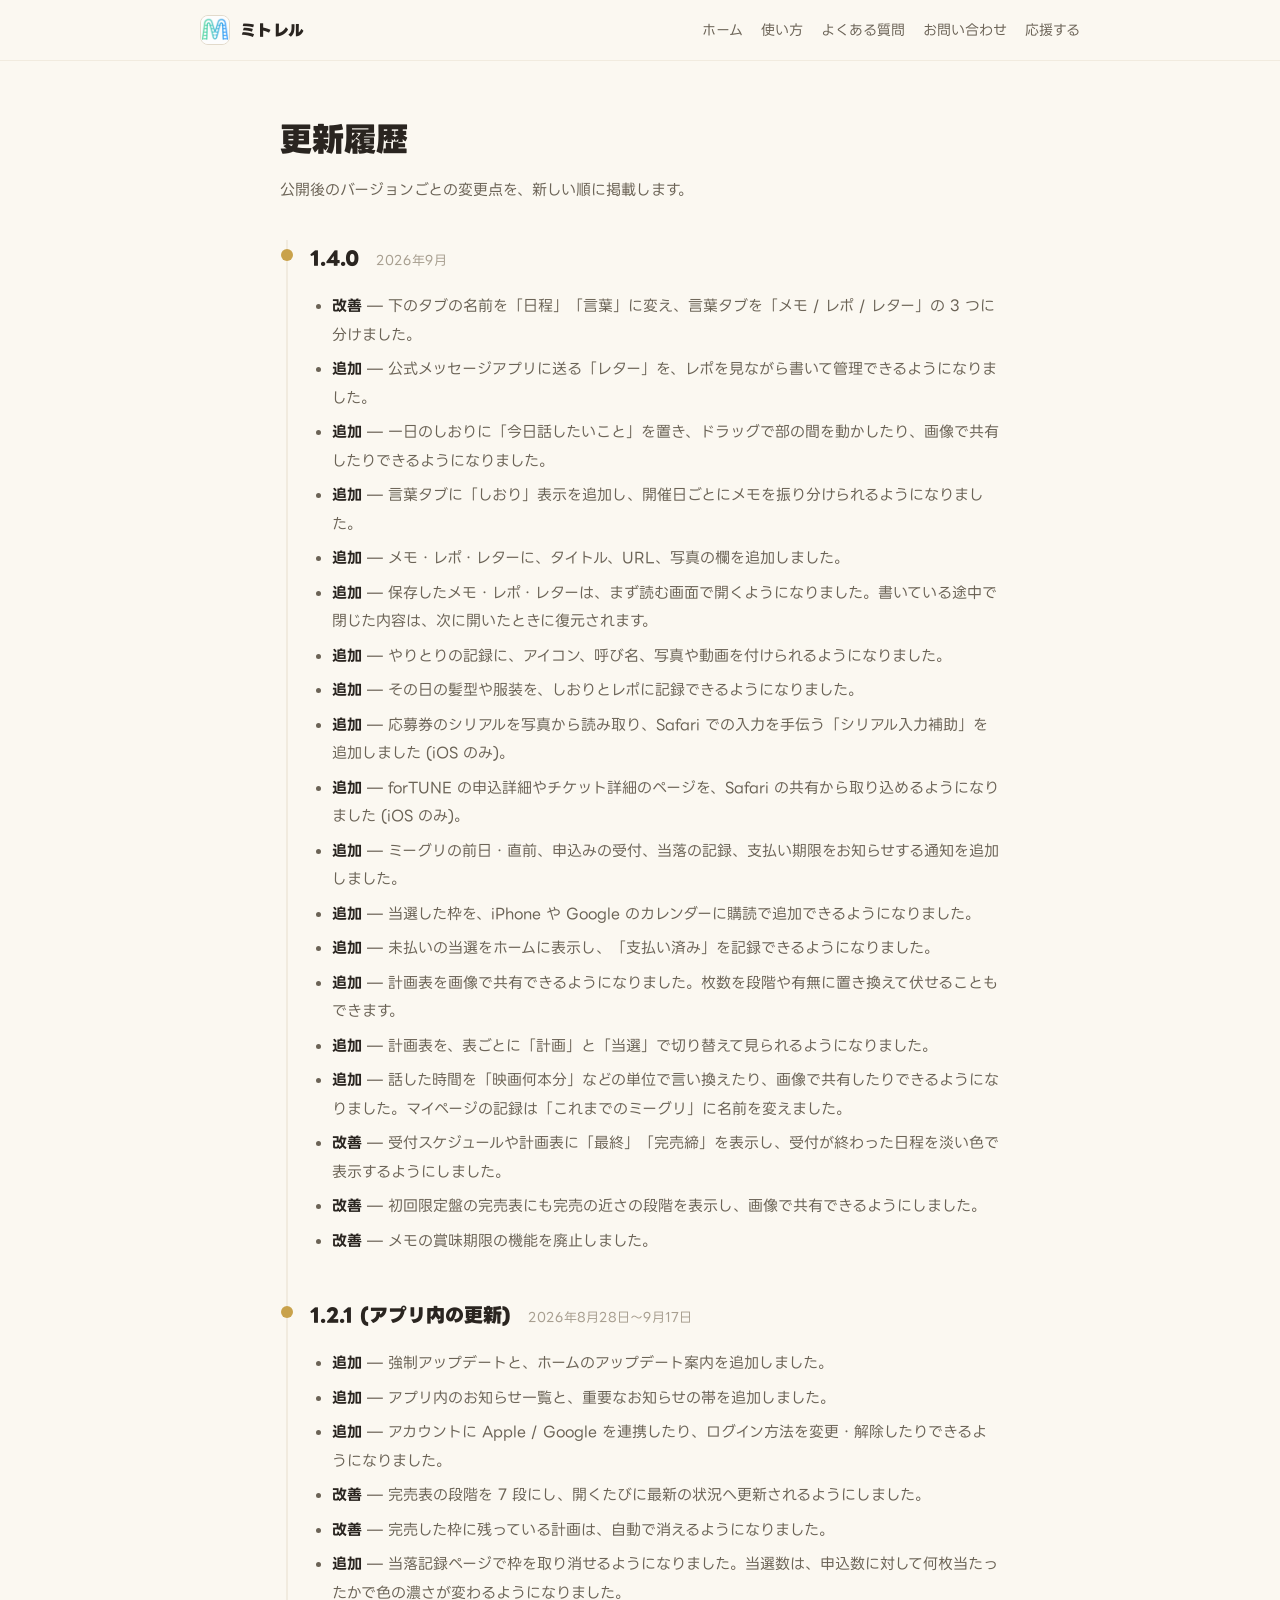
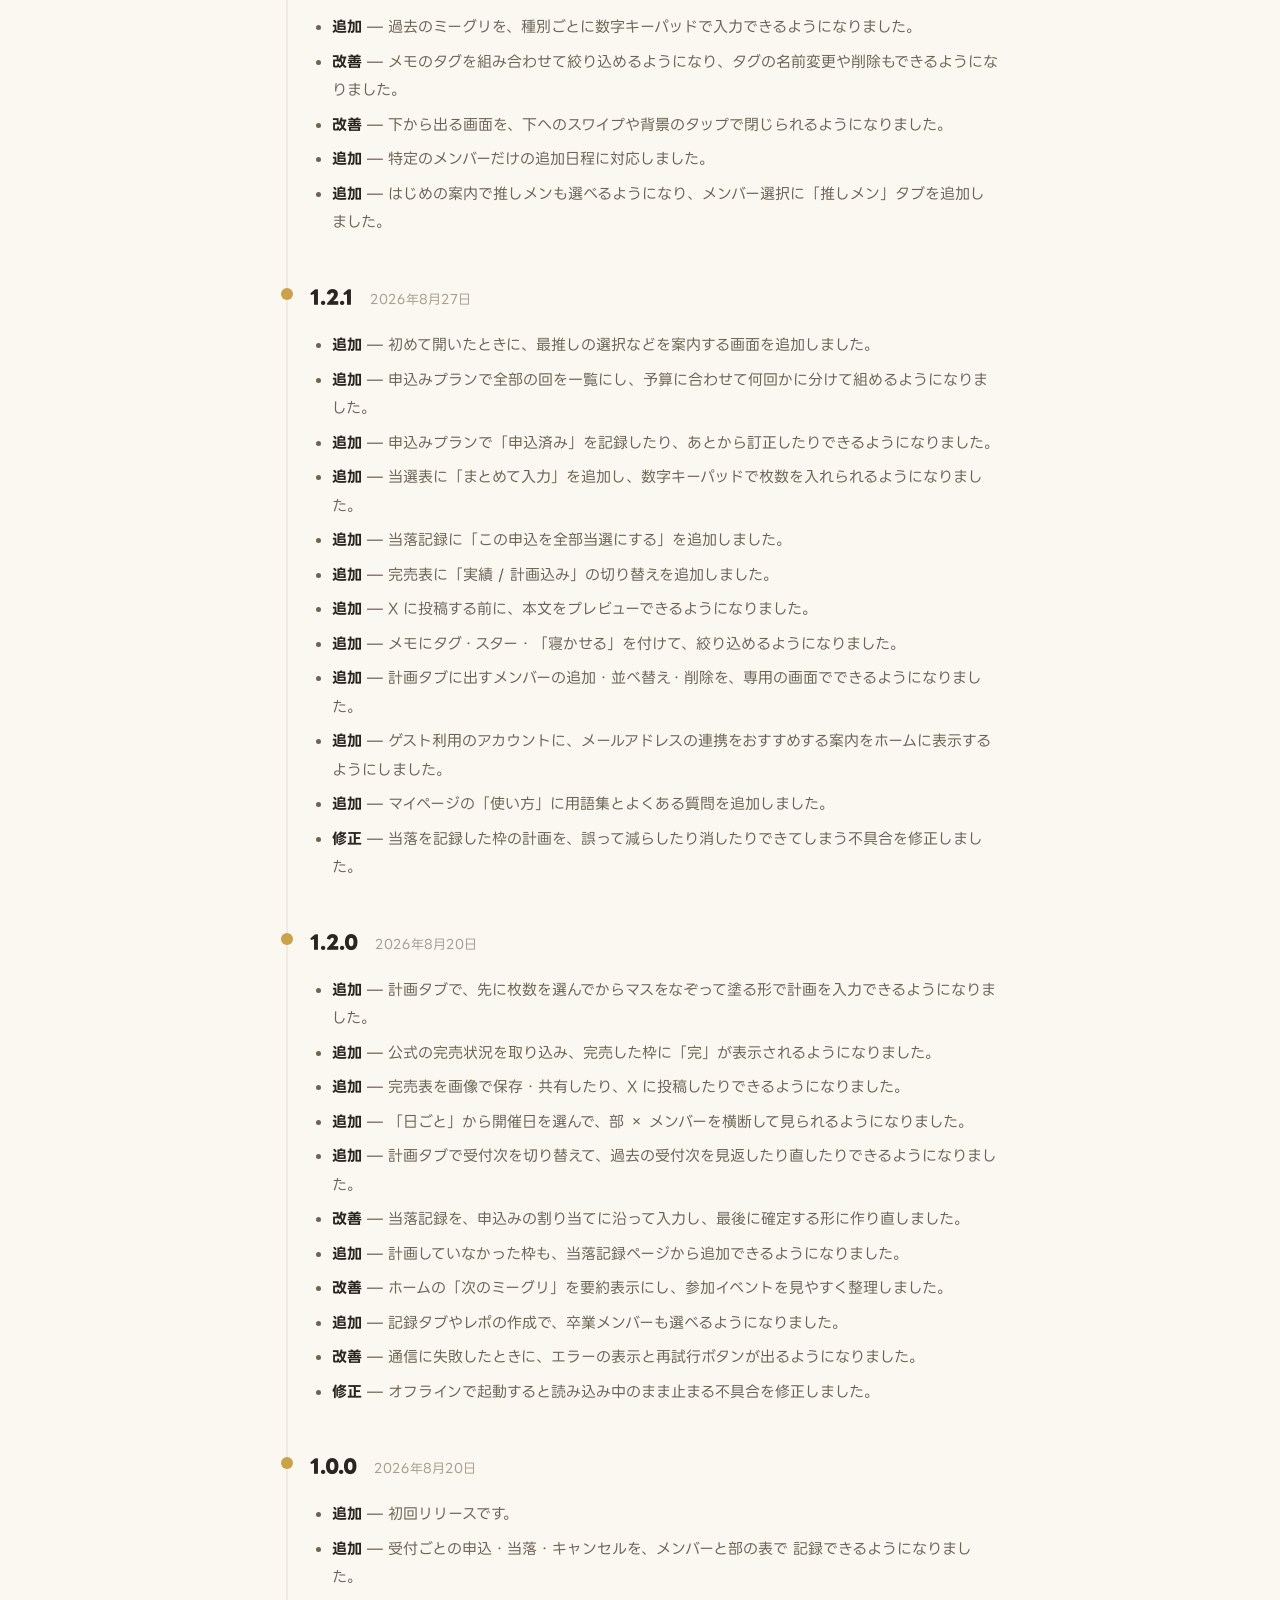
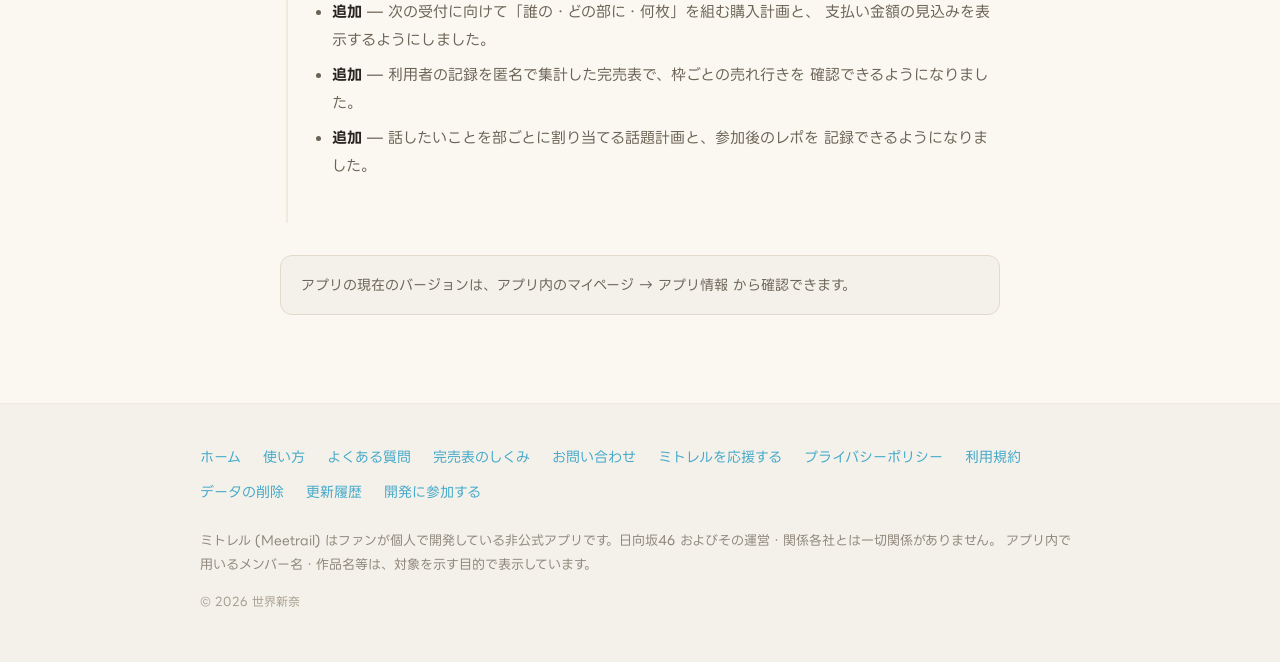
==== commit 7734a630: ":dog2: 毎月の応援 (月 300 / 500 / 1,000 円) と、ヘッダーの「応援する」を足す - 全ページのヘッダーに「応援する」。スマホ幅でも 1 行に収める - monthlyPay" ====
--- a/changelog.html
+++ b/changelog.html
@@ -12,7 +12,7 @@
       href="https://fonts.googleapis.com/css2?family=LINE+Seed+JP:wght@400;700;800&display=swap"
       rel="stylesheet"
     />
-    <link rel="stylesheet" href="assets/style.css?v=5" />
+    <link rel="stylesheet" href="assets/style.css?v=8" />
   </head>
   <body>
     <header class="site-header">
@@ -26,6 +26,7 @@
           <a href="guide.html">使い方</a>
           <a href="faq.html">よくある質問</a>
           <a href="support.html">お問い合わせ</a>
+          <a href="support-finances.html">応援する</a>
         </nav>
       </div>
     </header>
--- a/assets/style.css
+++ b/assets/style.css
@@ -890,3 +890,25 @@
 }
 
 .finance-table td { text-align: right; font-variant-numeric: tabular-nums; }
+
+.coverage { margin: 24px 0 8px; }
+.doc .coverage__label, .doc .coverage__note { color: var(--ink-muted); font-size: 0.875rem; margin: 0; }
+.doc .coverage__percent { color: var(--ink); font-size: 2.5rem; font-weight: 800; line-height: 1.2; margin: 4px 0 8px; }
+.coverage__bar { height: 12px; border-radius: 999px; background: var(--primary-soft); overflow: hidden; }
+.coverage__bar--thin { height: 6px; }
+.coverage__fill { display: block; height: 100%; border-radius: 999px; background: var(--primary); }
+.doc .coverage__amounts { font-size: 0.875rem; margin: 8px 0 0; }
+.past-month { margin-top: 16px; }
+.doc .past-month__head { color: var(--ink); display: flex; justify-content: space-between; font-weight: 700; font-size: 0.875rem; margin: 0 0 4px; }
+.doc .past-month__amounts { color: var(--ink-muted); font-size: 0.8125rem; margin: 4px 0 0; }
+.doc .past-month__items { list-style: none; margin: 4px 0 0; padding: 0 0 0 12px; font-size: 0.8125rem; }
+.doc .past-month__items li { display: flex; justify-content: space-between; gap: 16px; margin: 2px 0; }
+.past-month__item-label { color: var(--ink-muted); }
+.support-monthly { margin: 16px 0 0; }
+.doc .support-monthly__label { font-size: 0.875rem; color: var(--ink-muted); margin: 0 0 8px; }
+.doc .support-monthly__links { display: flex; flex-wrap: wrap; gap: 8px; margin: 0; }
+.doc .support-monthly__portal { font-size: 0.875rem; margin: 8px 0 0; }
+/* スマホ幅でもヘッダーの 5 項目を 1 行に収める (= 「応援する」だけ 2 行目に落ちない) */
+@media (max-width: 600px) {
+  .site-nav { gap: 10px; font-size: 13px; }
+}
